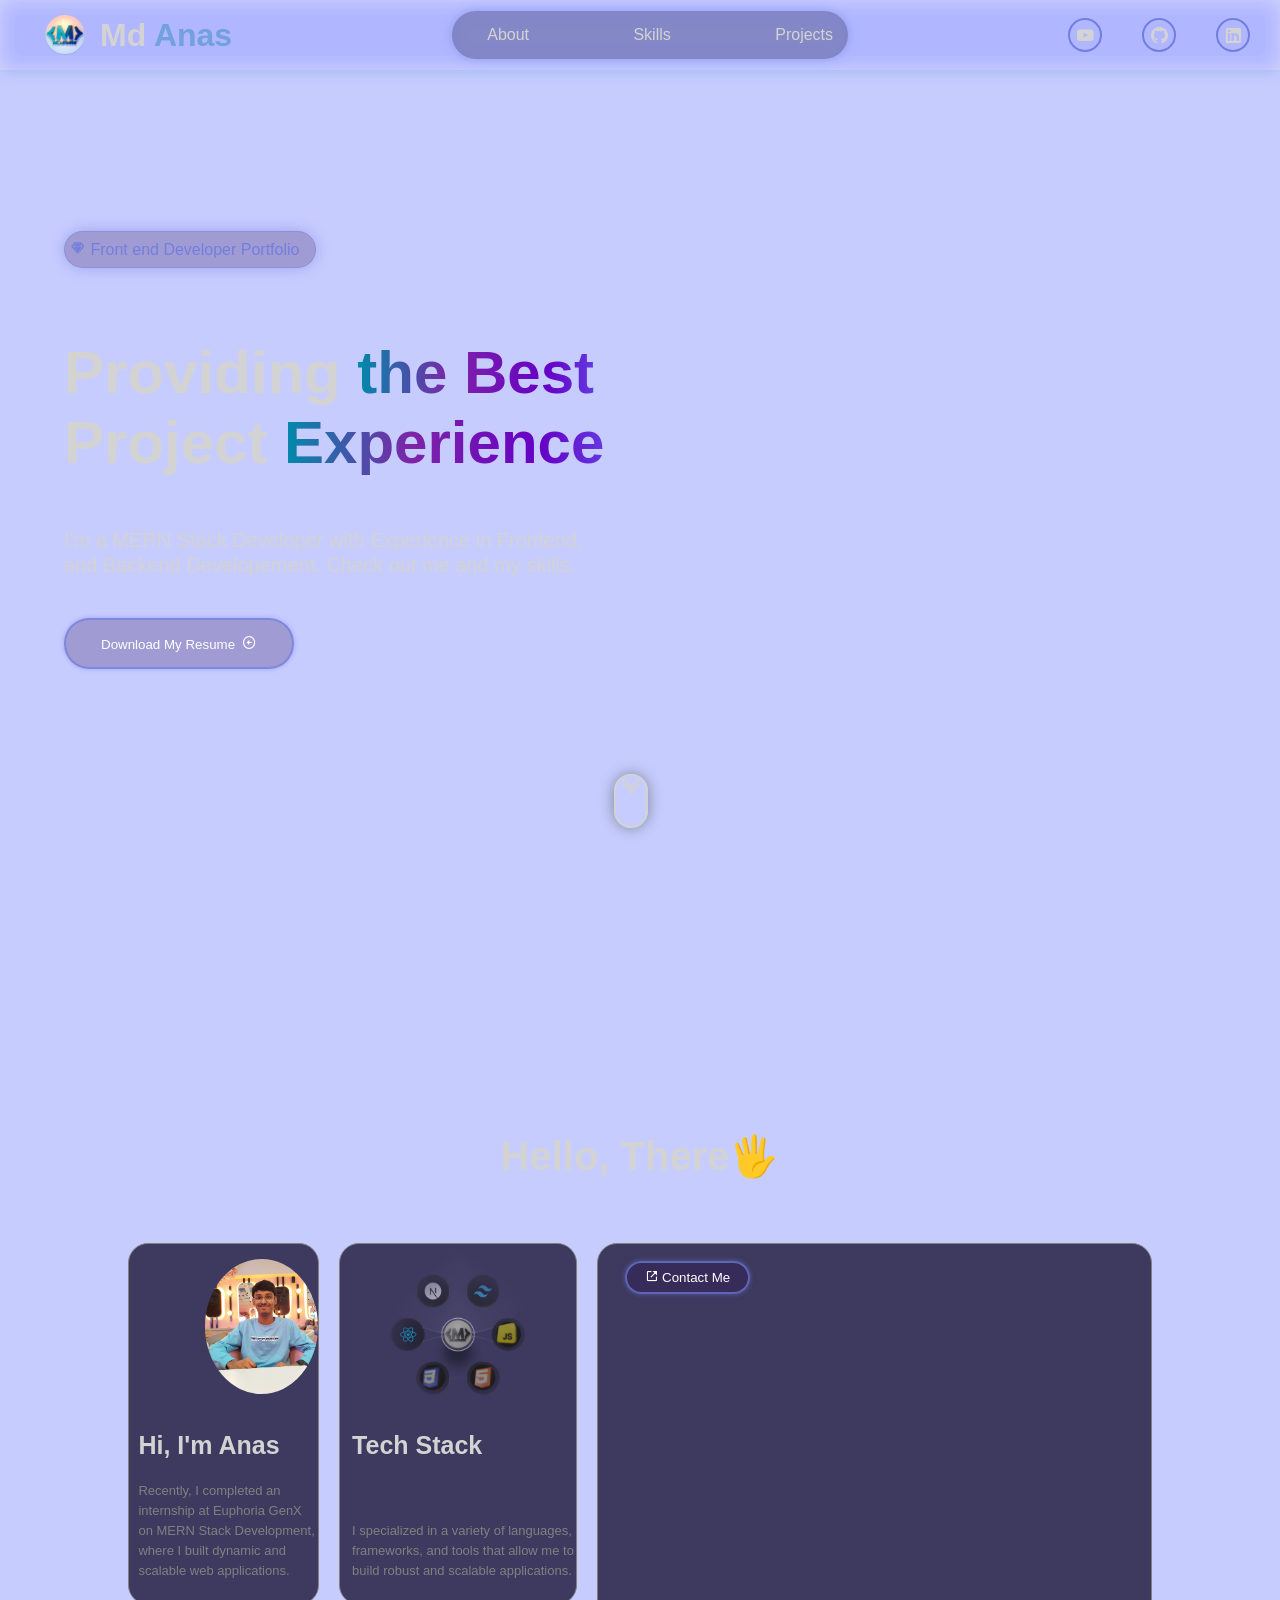
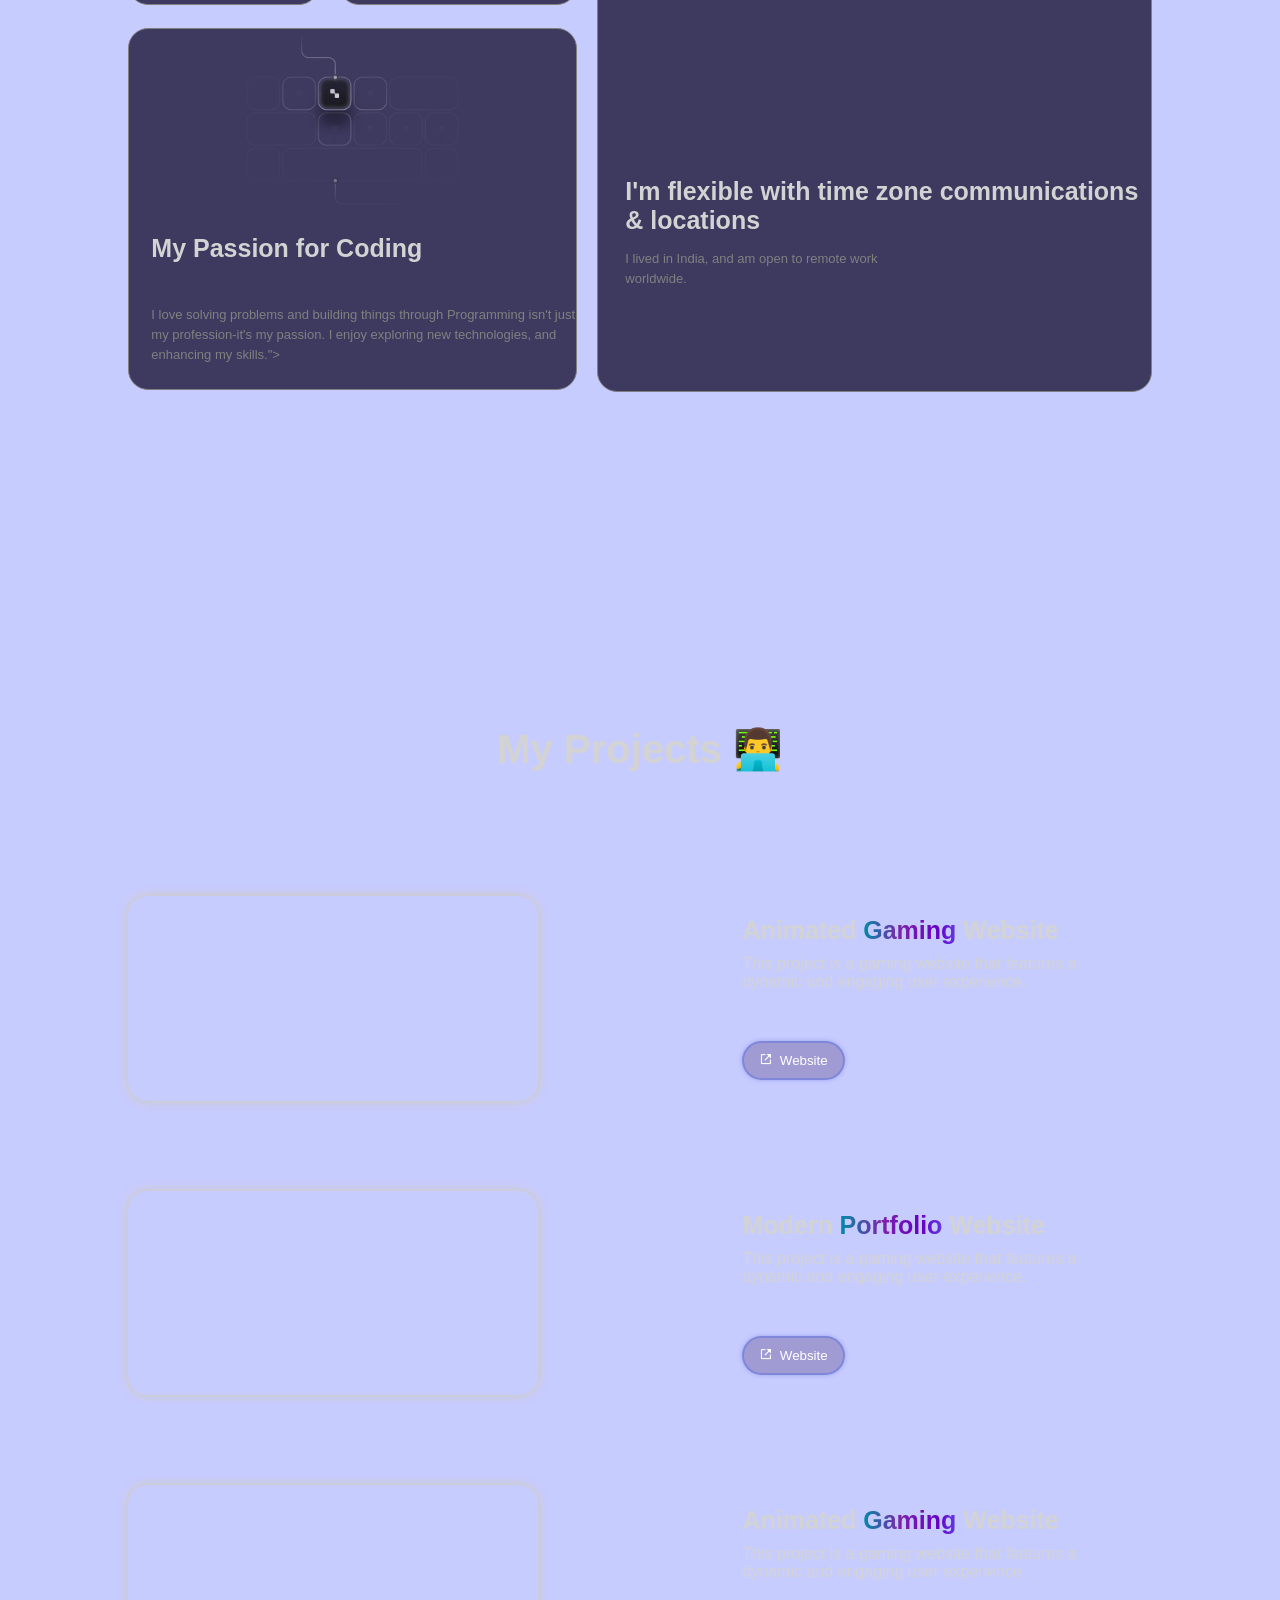
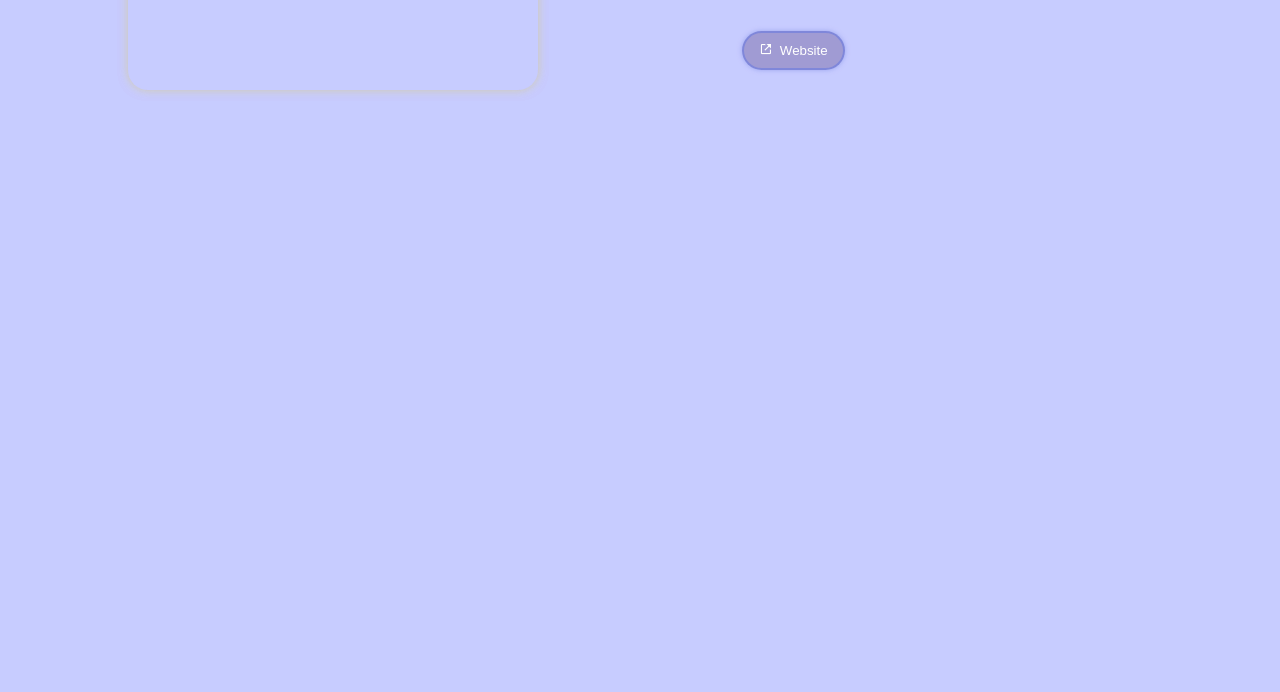
==== videos/index.html @ 4d13b2a7 "Initial commit" ====
<!DOCTYPE html>
<html lang="en">

<head>
 <meta charset="UTF-8">
 <meta name="viewport" content="width=device-width, initial-scale=1.0">
 <title>Md Anas Jawed | Portfolio💻</title>
 <link rel="shortcut icon" href="/favicon-32x32.png" type="image/x-icon">
 <link rel="stylesheet" href="style.css">
 <link href='https://unpkg.com/boxicons@2.1.4/css/boxicons.min.css' rel='stylesheet'>
</head>

<body>
 <div class="container">
  <video class="back-vid" loop autoplay muted plays-inline src="galaxy.mp4" type="video/mp4"></video>

  <header>
   <div class="left">
    <img src="/images/miladicode.png" alt="">
    <h1>Md <span style="color: #72a1de;">Anas </span></h1>
   </div>

   <ul>
    <li><a href="#"></a>About</li>
    <li><a href="#"></a>Skills</li>
    <li><a href="#"></a>Projects</li>
   </ul>

   <div class="box-icons">
    <a href="https://youtube.com/@anaxgaming4772?si=uY5EcadtwFcuNWgz"><i class='bx bxl-youtube'></i></a>
    <a href="https://github.com/modanas"><i class='bx bxl-github'></i></a>
    <a href="https://www.linkedin.com/in/md-anas-jawed-17623b183/"><i class='bx bxl-linkedin-square'></i></a>
   </div>
  </header>

  <div class="blackhole-box">
   <video loop autoplay muted plays-inline src="blackhole.mp4" type="video/mp4"></video>
  </div>

  <section class="hero">
   <div class="hero-info">
    <div class="hero-info-title">
     <i class='bx bxl-sketch'></i>
     Front end Developer Portfolio
    </div>

    <h1>Providing <span class="gradient">the Best</span> Project <span class="gradient">Experience</span></h1>

    <p>I'm a MERN Stack Developer with Experience in Frontend, and Backend Developement. Check out me and my skills.</p>

    <button>Download My Resume &nbsp;<i style="font-size: 15px;" class='bx bx-left-arrow-circle'></i></button>

   </div>

   <div class="hero-vid-box">
    <video autoplay loop muted plays-inline src="hero-video.mp4" type="video/mp4"></video>
   </div>

   <div class="scroll-down">

   </div>
  </section>


  <section class="info-section">
   <h1 class="section-title">Hello, There🖐️</h1>
   <div class="info-cards">

    <div class="card">
     <h1>Hi, I'm Anas</h1>
     <p>Recently, I completed an internship at Euphoria GenX on MERN Stack Development, where I built dynamic and
      scalable web applications.</p>
     <img class="profile" src="/images/Profile.jpeg" alt="card-image">
    </div>

    <div class="card">
     <h1>Tech Stack</h1>
     <p>I specialized in a variety of languages, frameworks, and tools that allow me to build robust and scalable
      applications.</p>
     <img src="/images/grid2.png" alt="card-image">
    </div>

    <div class="card">
     <h1>I'm flexible with time zone communications & locations</h1>
     <p>I lived in India, and am open to remote work worldwide.</p>
     <video autoplay loop muted plays-inline src="glob.mp4" type="video/mp4"></video>
     <button><i class='bx bx-link-external' ></i>&nbsp;Contact Me</button>
    </div>

    <div class="card">
     <h1>My Passion for Coding</h1>
     <p>I love solving problems and building things through Programming isn't just my profession-it's my passion. I
      enjoy exploring new technologies, and enhancing my skills."></p>

     <img src="/images/grid4.png" alt="card-image">
    </div>
   </div>
  </section>

  <!-- Project Section -->
   <section class="my-projects">
    <h1 class="section-title">My Projects 👨‍💻</h1>

    <div class="project-card">
     <div class="project-vidbox">
      <video src="project1.mp4" type="video/mp4"></video>
     </div>

     <div class="project-info">
      <h1>Animated <span class="gradient">Gaming</span> Website</h1>

      <p>This project is a gaming website that features a dynamic and engaging user experience.</p>

      <button><i class='bx bx-link-external' ></i>&nbsp; Website</button>
     </div>

    </div>
    
    <div class="project-card">
     <div class="project-vidbox">
      <video src="project2.mp4" type="video/mp4"></video>
     </div>

     <div class="project-info">
      <h1>Modern <span class="gradient">Portfolio</span> Website</h1>

      <p>This project is a gaming website that features a dynamic and engaging user experience.</p>

      <button><i class='bx bx-link-external' ></i>&nbsp; Website</button>
     </div>

    </div>

    <div class="project-card">
     <div class="project-vidbox">
      <video src="project3.mp4" type="video/mp4"></video>
     </div>

     <div class="project-info">
      <h1>Animated <span class="gradient">Gaming</span> Website</h1>

      <p>This project is a gaming website that features a dynamic and engaging user experience.</p>

      <button><i class='bx bx-link-external' ></i>&nbsp; Website</button>
     </div>

    </div>
   </section>

 </div>

 <script src="script.js"></script>
</body>

</html>
---- videos/style.css ----
body {
	margin: 0;
	padding: 0;
	font-family: Arial, Helvetica, sans-serif;
	color: lightgray;
}
.container {
	position: relative;
	width: 100%;
	height: 100%;
	display: flex;
	flex-direction: column;
	align-items: center;
	gap: 100px;
	background-color: #0017fc38;
}
.back-vid {
	position: fixed;
	right: 0;
	bottom: 0;
	z-index: -1;
	mix-blend-mode: lighten;
}

header {
 display: flex;
 position: absolute;
 top: 0;
 right: 0;
 left: 0;
 align-items: center;
 justify-content: space-between;
 height: 70px;
 background: rgba(255, 255, 255, 0.196);
 backdrop-filter: blur(10px);
 padding: 0 30px;
 box-shadow: 0 0 15px #72a1de8d;
 z-index: 999;
}

.left {
 display: flex;
 align-items: center;
}

.left img {
 width: 40px;
 margin: 0 15px;
}

header ul {
 display: flex;
 justify-content: space-between;
 width: 30%;
 padding: 15px 15px;
 border-radius: 50px;
 background-color: rgba(0, 0, 69, 0.30);
 backdrop-filter: blur(10px);
 box-shadow: 0 0 10px #727fde80;
}
header ul li {
 list-style: none;
	cursor: pointer;
}
header ul li a {
 text-decoration: none;
 color: #fff;
 font-weight: 700;
 margin: 0 10px;
}
.box-icons {
 display: flex;
 gap: 40px;
}

.box-icons a {
 display: flex;
 justify-content: center;
 align-items: center;
 font-size: 20px;
 width: 30px;
 height: 30px;
 border: 2px solid #727fde;
 text-decoration: none;
 color: lightgray;
 border-radius: 50%;
 transition: 0.3s;
}
.box-icons a:hover {
 background-color: #727fde;
 color: black;
 box-shadow: 0 0 15px #727fde;
}
.blackhole-box {
	z-index: -1;
 position : absolute;
	top: 0;
	width : 100%;
	justify-content: center;
	mix-blend-mode: lighten;
}

.blackhole-box video {
	width: 100%;
	margin-top: -23.5%;
}

.hero {
	position: relative;
	display: flex;
	width: 100%;
	height: 100vh;
	align-items: center;
	justify-content: space-between;
}
.hero-info {
	position: absolute;
	left: 5%;
}

.hero-info .hero-info-title {
	color: #727fde;
	padding: 8px 5px;
	border: 1px solid #727fde66;
	width: 240px;
	background-color: #2200493d;
	box-shadow: 0 0 15px #727fde88;
	border-radius: 50px;
}
.hero-info h1 {
	font-size: 60px;
	max-width: 600px;
	font-weight: 700;
	line-height: 70px;
	margin-top: 40px;
	margin-top: 70px;
}
.hero-info p {
 max-width : 550px;
	line-height: 25px;
	margin-bottom: 40px;
	font-size: 20px;
}

.hero-info button {
	color: white;
	padding: 15px 35px;
	border-radius: 25px;
	border: 2px solid #727fdeb4;
	background-color: #2200493d;
	box-shadow: 0 0 5px #727fde86;
	cursor: pointer;
	transition: 0.3s;
}

.hero-info button:hover {
	box-shadow: 0 0 20px #727fde86;
}

/* Gradient Animation */

.gradient {
	background : linear-gradient(to right, #008baa, #7e24a7, #6600c5, #6070fd, #2a46ff, #008ead);
	background-size: 200%;
	background-clip: text;
	-webkit-background-clip: text;
	-webkit-text-fill-color: transparent;
	animation: animate-gradient 2.5s linear infinite;
}
@keyframes animate-gradient {
	to {
		background-position : 200%;
	}
}

.hero-vid-box {
	position: absolute;
	right: 3%;
}

.hero-vid-box video {
	height: 900px;
	mix-blend-mode: lighten;
}

.scroll-down {
	height: 50px;
	width: 30px;
	border: 2px solid lightgray;
	position: absolute;
	left: 48%;
	bottom: 8%;
	border-radius: 50px;
	cursor: pointer;
	box-shadow : 0 0 15px lightslategray;
}

.scroll-down::before,
.scroll-down::after {
	content: "";
	position: absolute;
	top: 20%;
	left: 49%;
	height: 10px;
	width: 10px;
	border: 2px solid lightgray;
	transform: translate(-50%, -100%) rotate(45deg);
	border-top: transparent;
	border-left: transparent;
	animation: scroll-down 2s ease-in-out infinite;
}

.scroll-down::before {
  top: 30%;
		animation-delay: 0.5s;
}

@keyframes scroll-down {
 0% {
		opacity: 0;
	}
	30%, 60% {
   opacity : 1
	}
	100% {
		top: 90%;
		opacity: 0;
	}
}
.info-section {
  display: flex;
		flex-direction: column;
		align-items : center;
		width: 80%;
		margin-top: 100px;
}

.section-title {
	 font-size: 40px;
		font-weight: 700;
}

.info-cards {
	display: grid;
	 grid-template-columns: auto auto auto;
		gap: 20px;
		width: 100%;
		height: 100%;
		margin-top: 30px;
}

.card {
	display: flex;
	align-items: flex-start;
	justify-content: center;
	position: relative;
	width : auto;
	height: 40vh;
	overflow: hidden;
	border: 1px solid gray;
	background-color: #080020b7;
	border-radius: 20px;
	transition: 0.3s;
}
.card .profile {
	padding: 15px 0;
	margin-left: 40%;
	height: 135px;
	width: 135px;
	border-radius: 50%;
}
.card img {
	width: 80%;
	height: 50%;
	object-fit: cover;
}
.card h1 {
	position: absolute;
	margin: 0;
	bottom : 40%;
	left: 5%;
	font-size: 25px;
	z-index : 1;
	color: lightgray;
}

.card p {
	position: absolute;
	bottom: 3%;
	left: 5%;
	z-index: 1;
	max-width: 300px;
	color: gray;
	font-size: 13px;
	line-height: 20px;
}

.card video{
	margin-top: 10%;
	width: 70%;
	height: 50%;
	object-fit: cover;
	mix-blend-mode: lighten;
}

.card button {
	color: white;
	padding: 7px 18px;
	border-radius: 25px;
	border: 2px solid #727fdeb4;
	background-color: #2200493d;
	box-shadow: 0 0 5px #727fde86;
	cursor: pointer;
	transition: 0.3s;
	position: absolute;
	left: 5%;
	margin-top: 3%;
}

.card button:hover {
	box-shadow: 0 0 20px #727fde86;
	opacity: 0.7;
}
.card:hover {
	box-shadow:  0 0 15px lightgrey;
}

.card:nth-child(3) {
 grid-row : span 2;
	height: 83vh;
}
.card:nth-child(3) p {
	bottom: 12%;
}
.card:nth-child(3) h1 {
	bottom: 21%;
}

.card:nth-child(4) {
	grid-column: span 2;
}
.card:nth-child(4) p {
	max-width: 650px;
}
.card:nth-child(4) h1 {
	bottom: 35%;
}

/* My Projects */

.my-projects {
	display: flex;
	flex-direction: column;
	gap: 10%;
	align-items: center;
	width: 80%;
	height: 100vh;
	margin-top: 200px;
	margin-bottom: 700px;
}

.project-card {
	display: flex;
	width: 100%;
	height: 40%;
	align-items: center;
	gap: 10%;
	justify-content: center;
}

.project-vidbox {
	display: flex;
	align-items: center;
	justify-content: center;
	width: 50%;
	position: relative;
	cursor: pointer;
	min-width: 400px;
	transition: 0.5s;
	mix-blend-mode: difference;
}

.project-vidbox video {
	object-fit: cover;
	width: 100%;
	box-shadow: 0 0 10px lightgray;
	border-radius: 20px;
	transition: 0.5s;
	mix-blend-mode: exclusion;
}

.project-vidbox video:hover {
	box-shadow: 0 0 20px lightgray;
}
.project-info {
	display: flex;
	flex-direction: column;
	align-items: start;
	justify-content: center;
	width: 50%;
	padding-left: 10%;
}

.project-info h1 {
	width: 90%;
	font-size: 25px;
	font-weight: bold;
	text-wrap: nowrap;
	margin-bottom: 10px;
	margin-top: 0;
 max-width : 450px;
}

.project-info p {
	width: 90%;
	max-width: 400px;
	margin-bottom: 50px;
	margin-top: 0;
}

.project-info button {
	color: white;
	padding: 10px 15px;
	border-radius: 25px;
	border: 2px solid #727fdeb4;
	background-color: #2200493d;
	box-shadow: 0 0 5px #727fde86;
	cursor: pointer;
	transition: 0.3s;
}

.project-info button:hover {
	box-shadow: 0 0 20px #727fde86;
	opacity: 0.7;
}









@media (max-aspect-ratio: 16/9) {
	.back-vid {
		width: auto;
		height: 100%;
	}
}
@media (min-aspect-ratio: 16/9) {
	.back-vid {
		width: 100%;
		height: auto;
	}
}
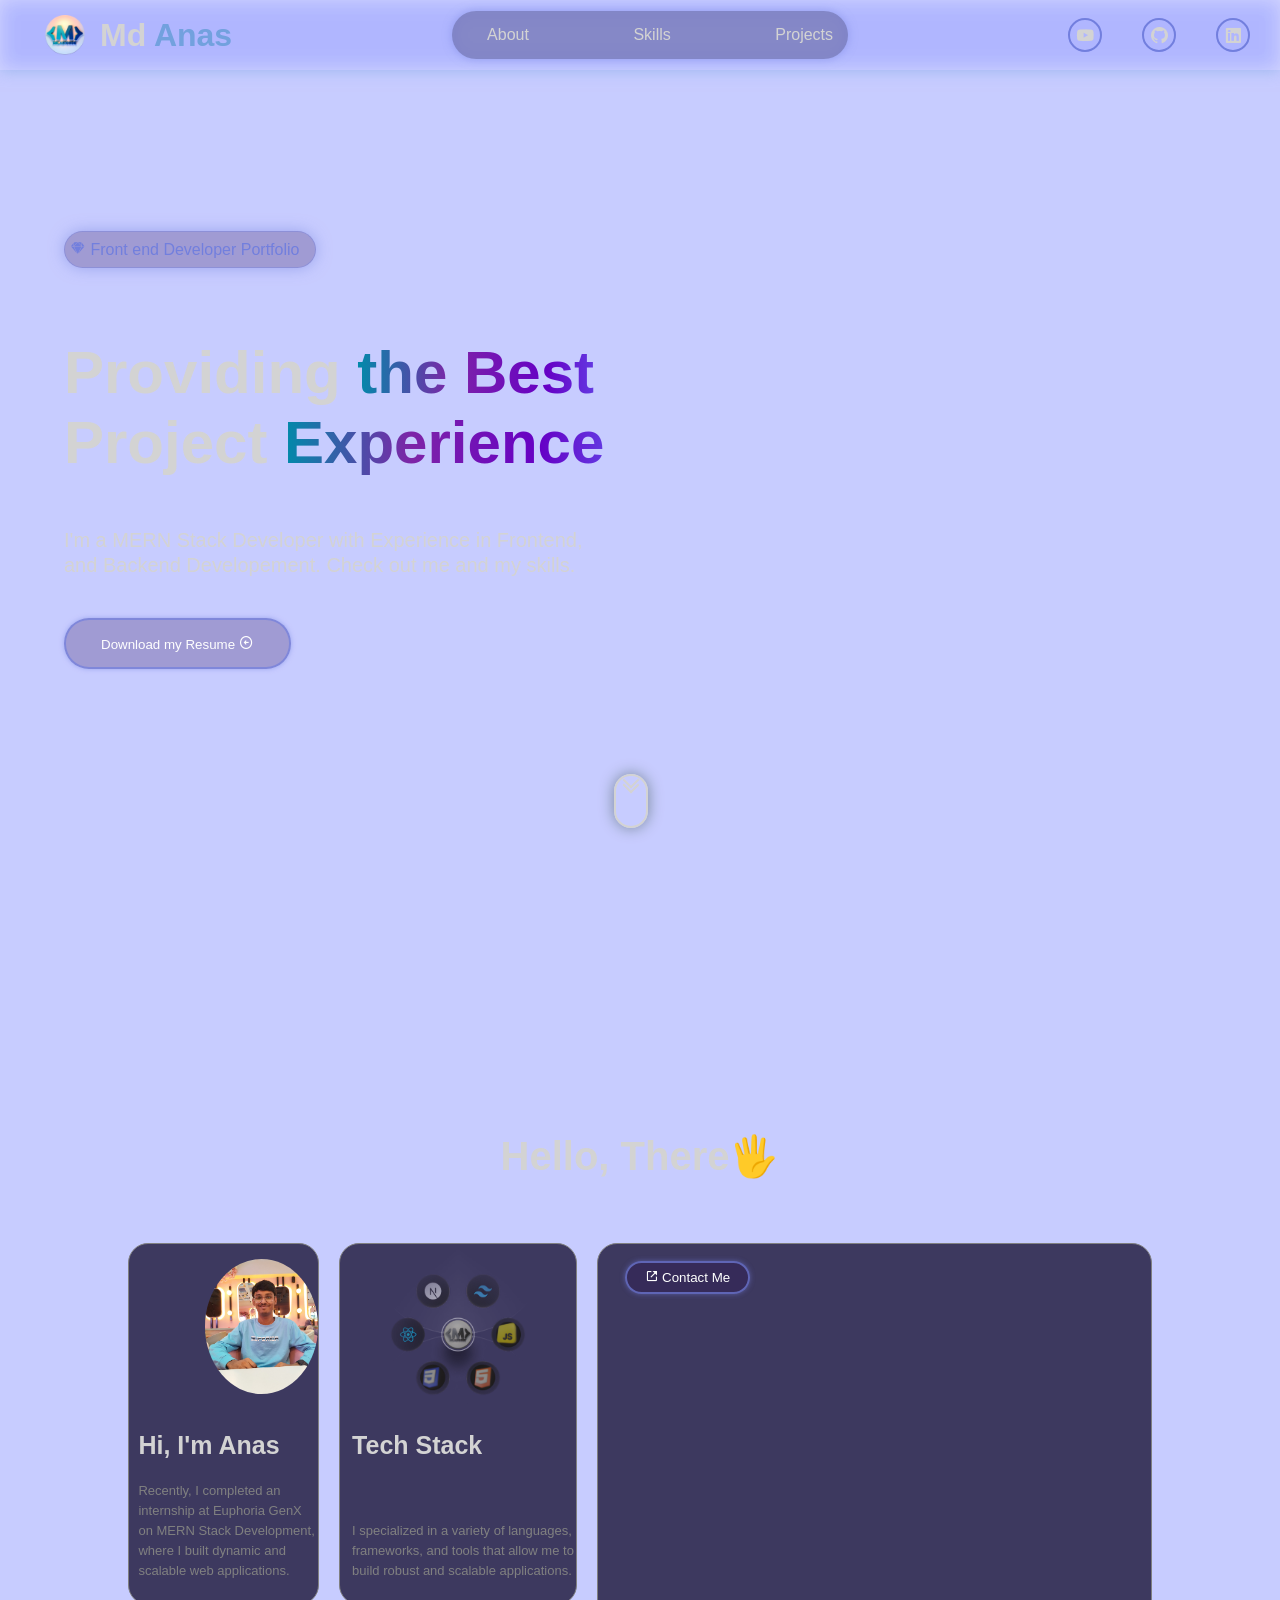
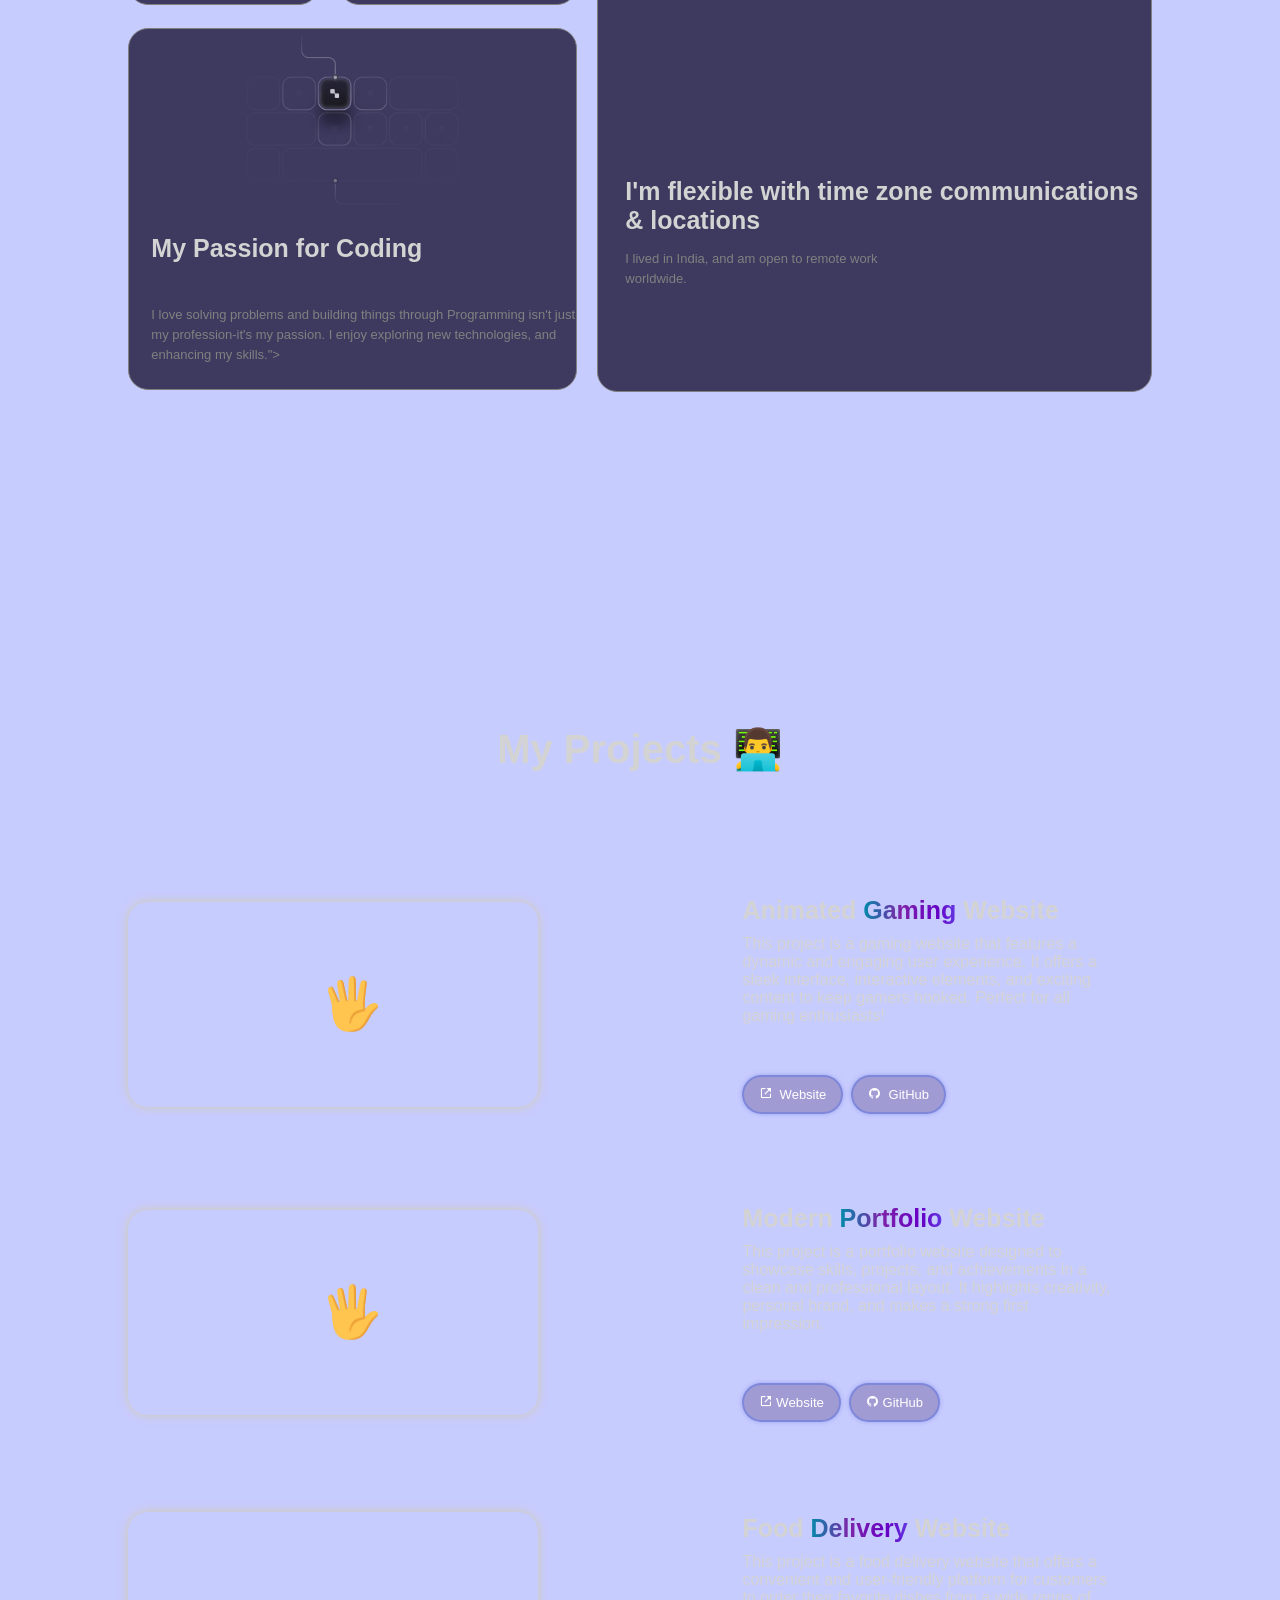
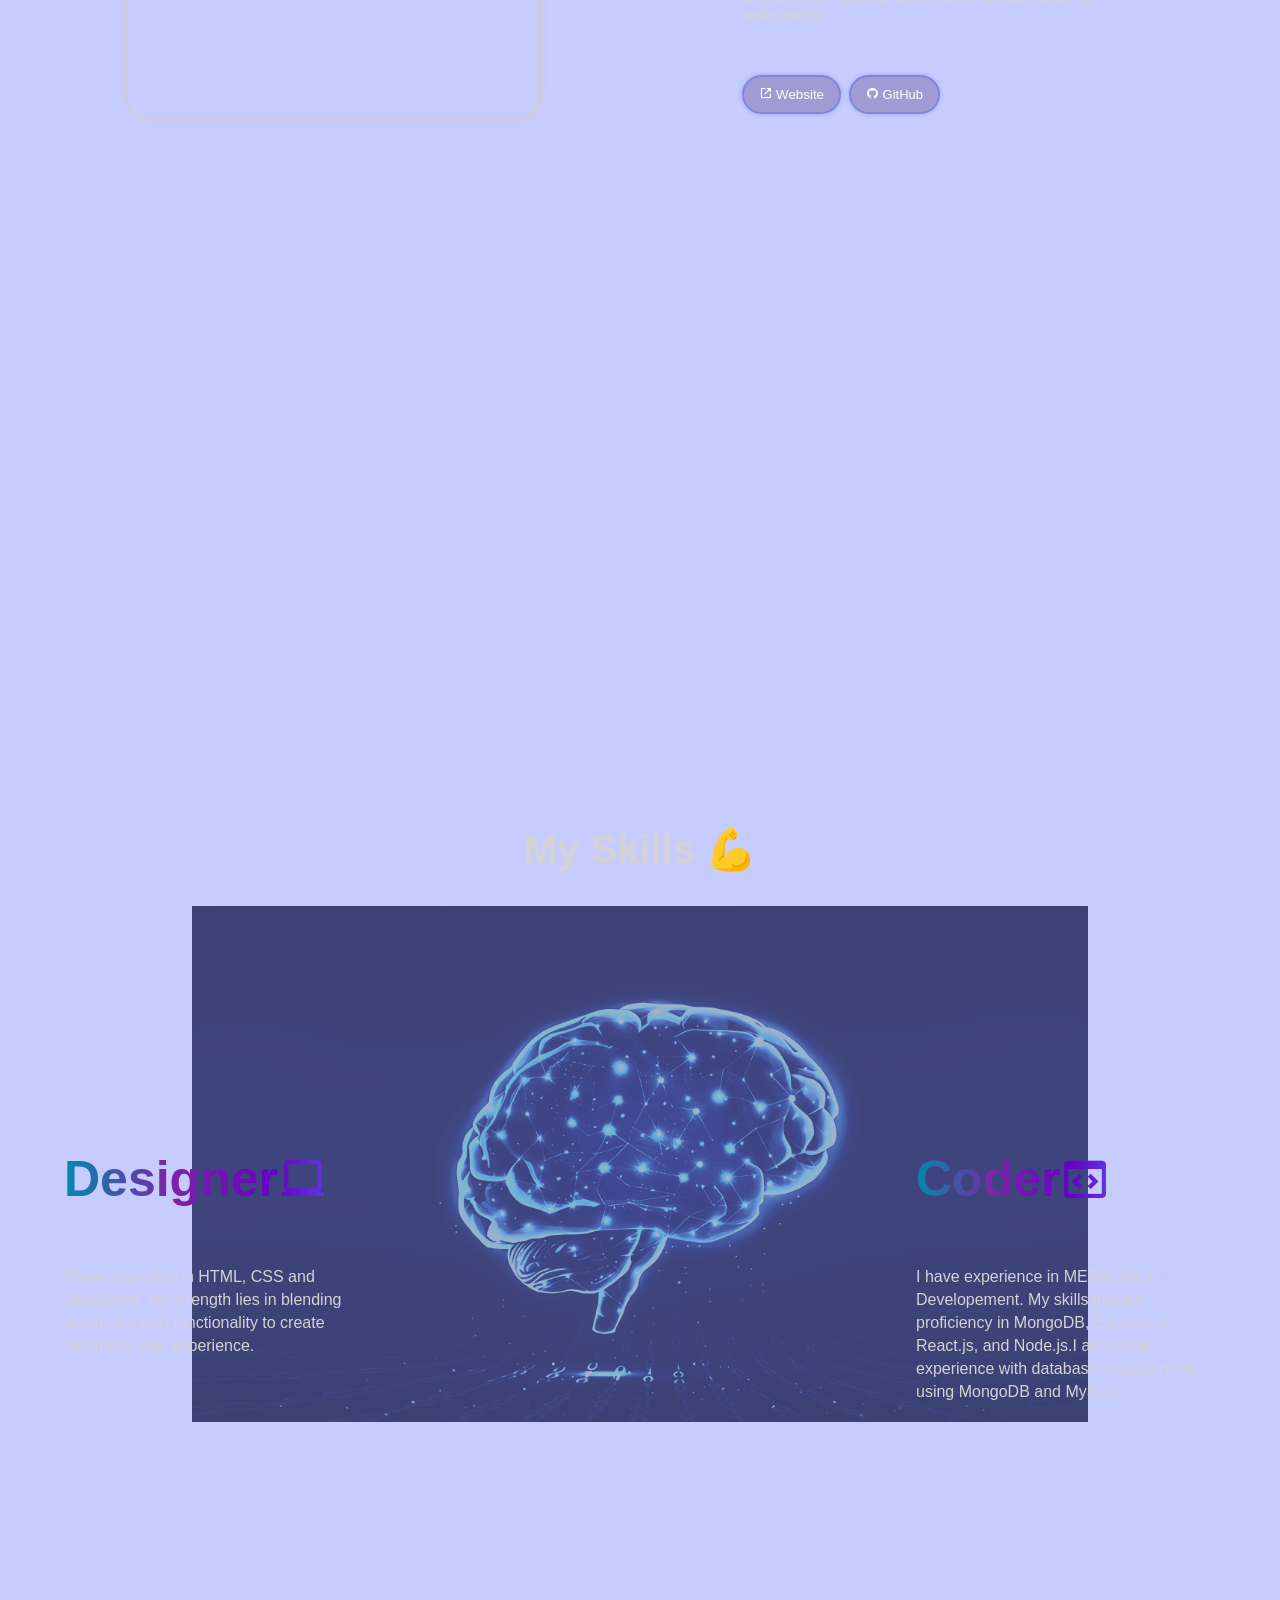
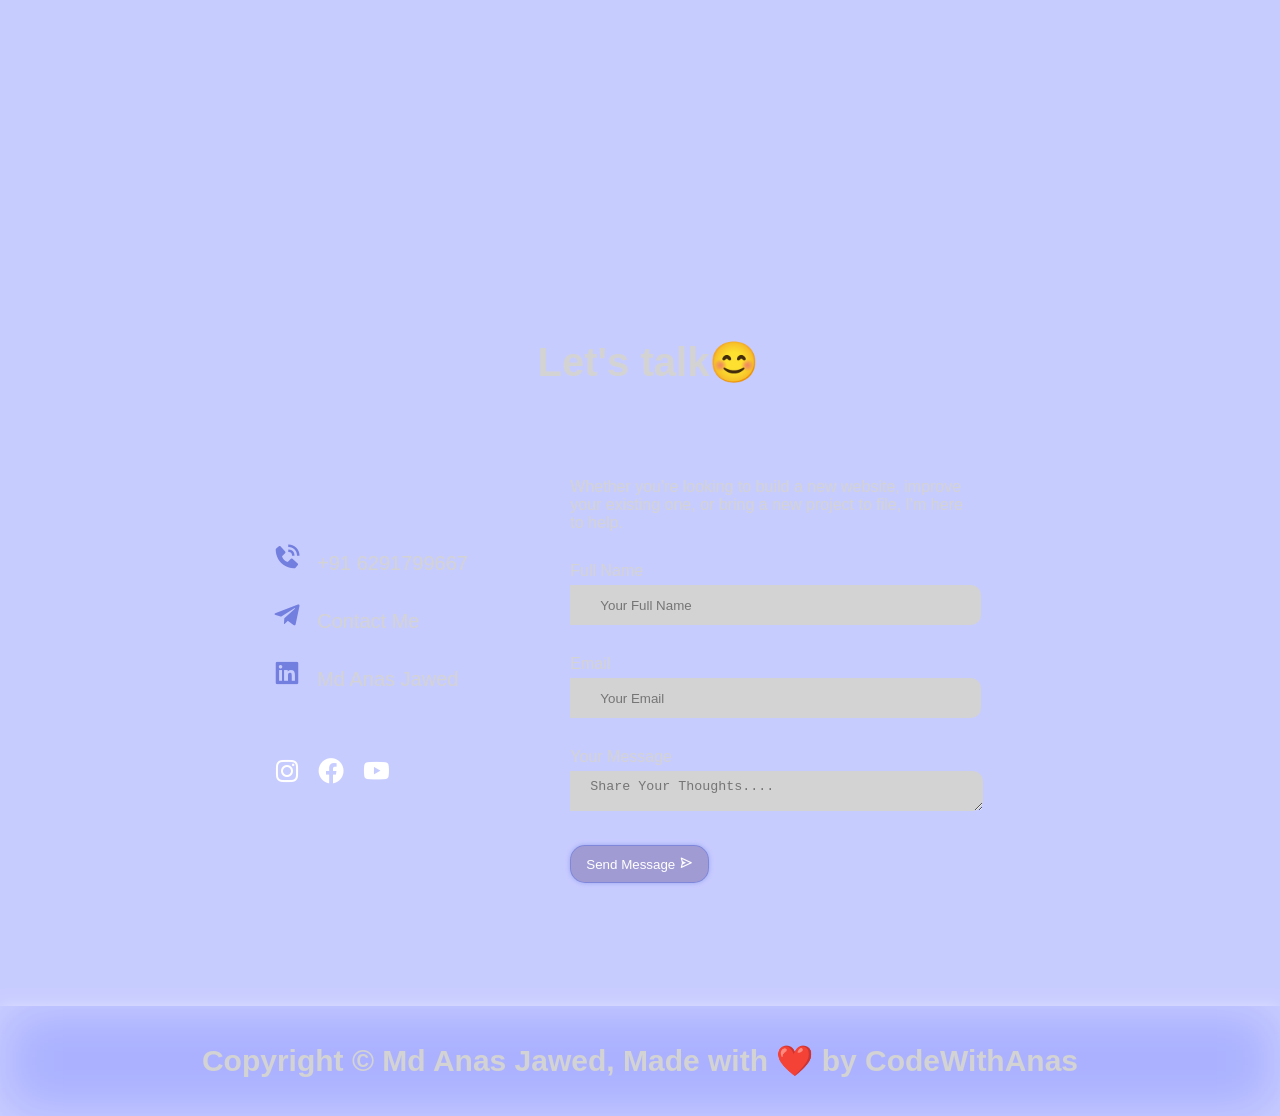
==== commit 4c3639af: "Final commit" ====
--- a/videos/index.html
+++ b/videos/index.html
@@ -2,154 +2,303 @@
 <html lang="en">
 
 <head>
- <meta charset="UTF-8">
- <meta name="viewport" content="width=device-width, initial-scale=1.0">
- <title>Md Anas Jawed | Portfolio💻</title>
- <link rel="shortcut icon" href="/favicon-32x32.png" type="image/x-icon">
- <link rel="stylesheet" href="style.css">
- <link href='https://unpkg.com/boxicons@2.1.4/css/boxicons.min.css' rel='stylesheet'>
+  <meta charset="UTF-8">
+  <meta name="viewport" content="width=device-width, initial-scale=1.0">
+  <title>Md Anas Jawed | Portfolio💻</title>
+  <link rel="shortcut icon" href="/favicon-32x32.png" type="image/x-icon">
+  <link rel="stylesheet" href="style.css">
+  <link href='https://unpkg.com/boxicons@2.1.4/css/boxicons.min.css' rel='stylesheet'>
 </head>
 
 <body>
- <div class="container">
-  <video class="back-vid" loop autoplay muted plays-inline src="galaxy.mp4" type="video/mp4"></video>
-
-  <header>
-   <div class="left">
-    <img src="/images/miladicode.png" alt="">
-    <h1>Md <span style="color: #72a1de;">Anas </span></h1>
-   </div>
-
-   <ul>
-    <li><a href="#"></a>About</li>
-    <li><a href="#"></a>Skills</li>
-    <li><a href="#"></a>Projects</li>
-   </ul>
-
-   <div class="box-icons">
-    <a href="https://youtube.com/@anaxgaming4772?si=uY5EcadtwFcuNWgz"><i class='bx bxl-youtube'></i></a>
-    <a href="https://github.com/modanas"><i class='bx bxl-github'></i></a>
-    <a href="https://www.linkedin.com/in/md-anas-jawed-17623b183/"><i class='bx bxl-linkedin-square'></i></a>
-   </div>
-  </header>
-
-  <div class="blackhole-box">
-   <video loop autoplay muted plays-inline src="blackhole.mp4" type="video/mp4"></video>
+  <div class="container">
+    <video class="back-vid" loop autoplay muted plays-inline src="galaxy.mp4" type="video/mp4"></video>
+
+    <header>
+      <div class="left">
+        <img src="/images/miladicode.png" alt="">
+        <h1>Md <span style="color: #72a1de;">Anas </span></h1>
+      </div>
+
+      <ul>
+        <li><a href="#"></a>About</li>
+        <li><a href="#"></a>Skills</li>
+        <li><a href="#"></a>Projects</li>
+      </ul>
+
+      <div class="box-icons">
+        <a href="https://youtube.com/@anaxgaming4772?si=uY5EcadtwFcuNWgz"><i class='bx bxl-youtube'></i></a>
+        <a href="https://github.com/modanas"><i class='bx bxl-github'></i></a>
+        <a href="https://www.linkedin.com/in/md-anas-jawed-17623b183/"><i class='bx bxl-linkedin-square'></i></a>
+      </div>
+
+      <div class="menu-icon">
+        <i class='bx bx-menu'></i>
+      </div>
+
+    </header>
+
+    <div class="sidebar">
+      <div class="close-icons">
+        <i class='bx bx-x'></i>
+      </div>
+
+      <ul>
+        <li><a href="#"></a>Home</li>
+        <li><a href="#"></a>About</li>
+        <li><a href="#"></a>Skills</li>
+        <li><a href="#"></a>Projects</li>
+        <li><a href="#"></a>Contact</li>
+      </ul>
+
+      <div class="social-icons">
+        <a href="https://youtube.com/@anaxgaming4772?si=uY5EcadtwFcuNWgz"><i class='bx bxl-youtube'></i></a>
+        <a href="https://github.com/modanas"><i class='bx bxl-github'></i></a>
+        <a href="https://www.linkedin.com/in/md-anas-jawed-17623b183/"><i class='bx bxl-linkedin-square'></i></a>
+      </div>
+
+    </div>
+
+    <div class="blackhole-box">
+      <video loop autoplay muted plays-inline src="blackhole.mp4" type="video/mp4"></video>
+    </div>
+
+    <section class="hero">
+      <div class="hero-info autoBlur">
+        <div class="hero-info-title">
+          <i class='bx bxl-sketch'></i>
+          Front end Developer Portfolio
+        </div>
+
+        <h1>Providing <span class="gradient">the Best</span> Project <span class="gradient">Experience</span></h1>
+
+        <p>I'm a MERN Stack Developer with Experience in Frontend, and Backend Developement. Check out me and my skills.
+        </p>
+
+        <button>Download my Resume&nbsp;<i style="font-size: 15px;" class='bx bx-left-arrow-circle'></i></button>
+
+      </div>
+
+      <div class="hero-vid-box">
+        <video class="autoBlur" autoplay loop muted plays-inline src="hero-video.mp4" type="video/mp4"></video>
+      </div>
+
+      <div class="scroll-down">
+
+      </div>
+    </section>
+
+
+    <section class="info-section">
+      <h1 class="section-title autoDisplay">Hello, There🖐️</h1>
+      <div class="info-cards">
+
+        <div class="card">
+          <h1>Hi, I'm Anas</h1>
+          <p>Recently, I completed an internship at Euphoria GenX on MERN Stack Development, where I built dynamic and
+            scalable web applications.</p>
+          <img class="profile" src="/images/Profile.jpeg" alt="card-image">
+        </div>
+
+        <div class="card">
+          <h1>Tech Stack</h1>
+          <p>I specialized in a variety of languages, frameworks, and tools that allow me to build robust and scalable
+            applications.</p>
+          <img src="/images/grid2.png" alt="card-image">
+        </div>
+
+        <div class="card">
+          <h1>I'm flexible with time zone communications & locations</h1>
+          <p>I lived in India, and am open to remote work worldwide.</p>
+          <video autoplay loop muted plays-inline src="glob.mp4" type="video/mp4"></video>
+          <button><i class='bx bx-link-external'></i>&nbsp;Contact Me</button>
+        </div>
+
+        <div class="card">
+          <h1>My Passion for Coding</h1>
+          <p>I love solving problems and building things through Programming isn't just my profession-it's my passion. I
+            enjoy exploring new technologies, and enhancing my skills."></p>
+
+          <img src="/images/grid4.png" alt="card-image">
+        </div>
+      </div>
+    </section>
+
+    <!-- Project Section -->
+    <section class="my-projects">
+      <h1 class="section-title autoDisplay">My Projects 👨‍💻</h1>
+
+
+      <!-- Card 1 -->
+      <div class="project-card">
+        <div class="project-vidbox autoBlur">
+          <video autoplay loop muted play-inline id="projectVideo1" src="project1.mp4" type="video/mp4"></video>
+          <div class="hover-sign"></div>
+        </div>
+
+        <div class="project-info fadeInRight">
+          <h1>Animated <span class="gradient">Gaming</span> Website</h1>
+
+          <p>This project is a gaming website that features a dynamic and engaging user experience. It offers a sleek
+            interface, interactive elements, and exciting content to keep gamers hooked. Perfect for all gaming
+            enthusiasts!</p>
+
+          <div class="button">
+            <button><a style="text-decoration: none; color: white;" href="https://awwwardds.netlify.app/"><i
+              class='bx bx-link-external'></i>&nbsp; Website</a></button>
+
+            <button><a href="https://github.com/modanas/Awwwards"><i class='bx bxl-github' ></i>&nbsp; GitHub</a></button>
+          </div>
+        </div>
+
+      </div>
+
+      <!-- Card 2 -->
+      <div class="project-card">
+        <div class="project-vidbox autoBlur">
+          <video autoplay loop muted play-inline id="projectVideo2" src="project2.mp4" type="video/mp4"></video>
+          <div class="hover-sign"></div>
+        </div>
+
+        <div class="project-info fadeInRight">
+          <h1>Modern <span class="gradient">Portfolio</span> Website</h1>
+
+          <p>This project is a portfolio website designed to showcase skills, projects, and achievements in a clean and
+            professional layout. It highlights creativity, personal brand, and makes a strong first impression.</p>
+
+          <div class="button">
+            <button><i class='bx bx-link-external'></i> Website</button>
+
+            <button><a href="https://github.com/modanas/Modern-Portfolio-Website"><i class='bx bxl-github' ></i>&nbsp;GitHub</a></button>
+          </div>
+        </div>
+
+      </div>
+
+      <!-- Card 3 -->
+      <div class="project-card">
+        <div class="project-vidbox autoBlur">
+          <video autoplay loop muted play-inline id="projectVideo3" src="proj3.mp4" type="video/mp4"></video>
+        </div>
+
+        <div class="project-info fadeInRight">
+          <h1>Food <span class="gradient">Delivery</span> Website</h1>
+
+          <p>This project is a food delivery website that offers a convenient and user-friendly platform for customers
+            to order their favorite dishes from a wide range of restaurants.</p>
+
+          <div class="button">
+            <button><i class='bx bx-link-external'></i>&nbsp;Website</button>
+
+            <button><a href="https://github.com/modanas/Food-Delivery-FullStack"><i class='bx bxl-github' ></i>&nbsp;GitHub</a></button>
+          </div>
+        </div>
+
+      </div>
+    </section>
+
+
+    <!-- Skills -->
+    <section class="skills-section">
+      <h1 class="section-title autoDisplay">My Skills 💪</h1>
+
+      <div class="skills-box">
+        <img class="skills-image" src="/images/digital brain.png" alt="">
+
+        <div class="designer autoDisplay">
+          <h1 class="gradient">Designer <i class='bx bx-laptop'></i></h1>
+          <p>I have expertise in HTML, CSS and JavaScript. My strength lies in blending aesthetics with functionality to
+            create seamless user experience.</p>
+        </div>
+
+        <div class="coder autoDisplay">
+          <h1 class="gradient">Coder <i class='bx bx-code-block'></i></h1>
+          <p>I have experience in MERN Stack Developement. My skills include proficiency in MongoDB, Express.js,
+            React.js, and Node.js.I also have experience with database management using MongoDB and MySQL.</p>
+        </div>
+
+        <div class="slider" reverse="true" style="--width: 100px; --height: 100px; --quantity : 10; ">
+
+          <div class="list">
+            <div class="item" style="--position: 1;">
+              <img src="/images/1.png" alt="slider-image">
+            </div>
+            <div class="item" style="--position: 2;">
+              <img src="/images/2.png" alt="slider-image">
+            </div>
+            <div class="item" style="--position: 3;">
+              <img src="/images/3.png" alt="slider-image">
+            </div>
+            <div class="item" style="--position: 4;">
+              <img src="/images/4.jpeg" alt="slider-image">
+            </div>
+            <div class="item" style="--position: 5;">
+              <img src="/images/5.jpeg" alt="slider-image">
+            </div>
+            <div class="item" style="--position: 6;">
+              <img src="/images/6.png" alt="slider-image">
+            </div>
+            <div class="item" style="--position: 7;">
+              <img src="/images/7.png" alt="slider-image">
+            </div>
+            <div class="item" style="--position: 8;">
+              <img src="/images/8.jpeg" alt="slider-image">
+            </div>
+            <div class="item" style="--position: 9;">
+              <img src="/images/9.webp" alt="slider-image">
+            </div>
+            <div class="item" style="--position: 10;">
+              <img src="/images/10.jpeg" alt="slider-image">
+            </div>
+          </div>
+
+        </div>
+
+      </div>
+    </section>
+
+    <!-- Contact -->
+    <section class="contact-section">
+      <h1 class="section-title autoDisplay">Let's talk😊</h1>
+
+      <div class="social-box autoBlur">
+        <a href=""><i class="bx bxs-phone-call"></i> +91 6291799667</a>
+        <a href=""><i class="bx bxl-telegram"></i> Contact Me</a>
+        <a href=""><i class="bx bxl-linkedin-square"></i> Md Anas Jawed</a>
+
+        <div class="social-icons">
+          <a href="https://www.instagram.com/_md.anas.jawed_?igsh=eGNnbnRweDF0ODI4"><i class="bx bxl-instagram"></i></a>
+
+          <a href="https://www.facebook.com/profile.php?id=100029577876465&mibextid=ZbWKwL"><i class="bx bxl-facebook-circle"></i></a>
+
+          <a href="https://youtube.com/@anaxgaming4772?si=uY5EcadtwFcuNWgz"><i class="bx bxl-youtube"></i></a>
+        </div>
+      </div>
+
+      <div class="contact-box autoBlur">
+        <p>Whether you're looking to build a new website, improve your existing one, or bring a new project to file, I'm
+          here to help.</p>
+
+        <p>Full Name</p>
+        <input type="text" placeholder="Your Full Name">
+
+        <p>Email</p>
+        <input type="email" placeholder="Your Email">
+
+        <p>Your Message</p>
+        <textarea rows="9" cols="30" placeholder="Share Your Thoughts...."></textarea>
+
+        <button>Send Message <i class="bx bx-send"></i></button>
+
+      </div>
+    </section>
+
+    <footer>
+      <h1>Copyright © Md Anas Jawed, Made with ❤️ by CodeWithAnas</h1>
+    </footer>
   </div>
 
-  <section class="hero">
-   <div class="hero-info">
-    <div class="hero-info-title">
-     <i class='bx bxl-sketch'></i>
-     Front end Developer Portfolio
-    </div>
-
-    <h1>Providing <span class="gradient">the Best</span> Project <span class="gradient">Experience</span></h1>
-
-    <p>I'm a MERN Stack Developer with Experience in Frontend, and Backend Developement. Check out me and my skills.</p>
-
-    <button>Download My Resume &nbsp;<i style="font-size: 15px;" class='bx bx-left-arrow-circle'></i></button>
-
-   </div>
-
-   <div class="hero-vid-box">
-    <video autoplay loop muted plays-inline src="hero-video.mp4" type="video/mp4"></video>
-   </div>
-
-   <div class="scroll-down">
-
-   </div>
-  </section>
-
-
-  <section class="info-section">
-   <h1 class="section-title">Hello, There🖐️</h1>
-   <div class="info-cards">
-
-    <div class="card">
-     <h1>Hi, I'm Anas</h1>
-     <p>Recently, I completed an internship at Euphoria GenX on MERN Stack Development, where I built dynamic and
-      scalable web applications.</p>
-     <img class="profile" src="/images/Profile.jpeg" alt="card-image">
-    </div>
-
-    <div class="card">
-     <h1>Tech Stack</h1>
-     <p>I specialized in a variety of languages, frameworks, and tools that allow me to build robust and scalable
-      applications.</p>
-     <img src="/images/grid2.png" alt="card-image">
-    </div>
-
-    <div class="card">
-     <h1>I'm flexible with time zone communications & locations</h1>
-     <p>I lived in India, and am open to remote work worldwide.</p>
-     <video autoplay loop muted plays-inline src="glob.mp4" type="video/mp4"></video>
-     <button><i class='bx bx-link-external' ></i>&nbsp;Contact Me</button>
-    </div>
-
-    <div class="card">
-     <h1>My Passion for Coding</h1>
-     <p>I love solving problems and building things through Programming isn't just my profession-it's my passion. I
-      enjoy exploring new technologies, and enhancing my skills."></p>
-
-     <img src="/images/grid4.png" alt="card-image">
-    </div>
-   </div>
-  </section>
-
-  <!-- Project Section -->
-   <section class="my-projects">
-    <h1 class="section-title">My Projects 👨‍💻</h1>
-
-    <div class="project-card">
-     <div class="project-vidbox">
-      <video src="project1.mp4" type="video/mp4"></video>
-     </div>
-
-     <div class="project-info">
-      <h1>Animated <span class="gradient">Gaming</span> Website</h1>
-
-      <p>This project is a gaming website that features a dynamic and engaging user experience.</p>
-
-      <button><i class='bx bx-link-external' ></i>&nbsp; Website</button>
-     </div>
-
-    </div>
-    
-    <div class="project-card">
-     <div class="project-vidbox">
-      <video src="project2.mp4" type="video/mp4"></video>
-     </div>
-
-     <div class="project-info">
-      <h1>Modern <span class="gradient">Portfolio</span> Website</h1>
-
-      <p>This project is a gaming website that features a dynamic and engaging user experience.</p>
-
-      <button><i class='bx bx-link-external' ></i>&nbsp; Website</button>
-     </div>
-
-    </div>
-
-    <div class="project-card">
-     <div class="project-vidbox">
-      <video src="project3.mp4" type="video/mp4"></video>
-     </div>
-
-     <div class="project-info">
-      <h1>Animated <span class="gradient">Gaming</span> Website</h1>
-
-      <p>This project is a gaming website that features a dynamic and engaging user experience.</p>
-
-      <button><i class='bx bx-link-external' ></i>&nbsp; Website</button>
-     </div>
-
-    </div>
-   </section>
-
- </div>
-
- <script src="script.js"></script>
+  <script src="app.js"></script>
 </body>
 
 </html>
--- a/videos/style.css
+++ b/videos/style.css
@@ -4,6 +4,11 @@
 	font-family: Arial, Helvetica, sans-serif;
 	color: lightgray;
 }
+
+html {
+	scroll-behavior: smooth;
+}
+
 .container {
 	position: relative;
 	width: 100%;
@@ -23,79 +28,80 @@
 }
 
 header {
- display: flex;
- position: absolute;
- top: 0;
- right: 0;
- left: 0;
- align-items: center;
- justify-content: space-between;
- height: 70px;
- background: rgba(255, 255, 255, 0.196);
- backdrop-filter: blur(10px);
- padding: 0 30px;
- box-shadow: 0 0 15px #72a1de8d;
- z-index: 999;
+	display: flex;
+	position: absolute;
+	top: 0;
+	right: 0;
+	left: 0;
+	align-items: center;
+	justify-content: space-between;
+	height: 70px;
+	background: rgba(255, 255, 255, 0.196);
+	backdrop-filter: blur(10px);
+	padding: 0 30px;
+	box-shadow: 0 0 15px #72a1de8d;
+	z-index: 999;
 }
 
 .left {
- display: flex;
- align-items: center;
+	display: flex;
+	align-items: center;
 }
 
 .left img {
- width: 40px;
- margin: 0 15px;
+	width: 40px;
+	margin: 0 15px;
 }
 
 header ul {
- display: flex;
- justify-content: space-between;
- width: 30%;
- padding: 15px 15px;
- border-radius: 50px;
- background-color: rgba(0, 0, 69, 0.30);
- backdrop-filter: blur(10px);
- box-shadow: 0 0 10px #727fde80;
+	display: flex;
+	justify-content: space-between;
+	width: 30%;
+	padding: 15px 15px;
+	border-radius: 50px;
+	background-color: rgba(0, 0, 69, 0.3);
+	backdrop-filter: blur(10px);
+	box-shadow: 0 0 10px #727fde80;
 }
 header ul li {
- list-style: none;
+	list-style: none;
 	cursor: pointer;
 }
 header ul li a {
- text-decoration: none;
- color: #fff;
- font-weight: 700;
- margin: 0 10px;
+	text-decoration: none;
+	color: #fff;
+	font-weight: 700;
+	margin: 0 10px;
 }
 .box-icons {
- display: flex;
- gap: 40px;
+	display: flex;
+	gap: 40px;
 }
 
 .box-icons a {
- display: flex;
- justify-content: center;
- align-items: center;
- font-size: 20px;
- width: 30px;
- height: 30px;
- border: 2px solid #727fde;
- text-decoration: none;
- color: lightgray;
- border-radius: 50%;
- transition: 0.3s;
+	display: flex;
+	justify-content: center;
+	align-items: center;
+	font-size: 20px;
+	width: 30px;
+	height: 30px;
+	border: 2px solid #727fde;
+	text-decoration: none;
+	color: lightgray;
+	border-radius: 50%;
+	transition: 0.3s;
 }
 .box-icons a:hover {
- background-color: #727fde;
- color: black;
- box-shadow: 0 0 15px #727fde;
-}
+	background-color: #727fde;
+	color: black;
+	box-shadow: 0 0 15px #727fde;
+}
+
 .blackhole-box {
 	z-index: -1;
- position : absolute;
+	position: absolute;
 	top: 0;
-	width : 100%;
+	width: 100%;
 	justify-content: center;
 	mix-blend-mode: lighten;
 }
@@ -136,7 +142,7 @@
 	margin-top: 70px;
 }
 .hero-info p {
- max-width : 550px;
+	max-width: 550px;
 	line-height: 25px;
 	margin-bottom: 40px;
 	font-size: 20px;
@@ -160,7 +166,15 @@
 /* Gradient Animation */
 
 .gradient {
-	background : linear-gradient(to right, #008baa, #7e24a7, #6600c5, #6070fd, #2a46ff, #008ead);
+	background: linear-gradient(
+		to right,
+		#008baa,
+		#7e24a7,
+		#6600c5,
+		#6070fd,
+		#2a46ff,
+		#008ead
+	);
 	background-size: 200%;
 	background-clip: text;
 	-webkit-background-clip: text;
@@ -169,7 +183,7 @@
 }
 @keyframes animate-gradient {
 	to {
-		background-position : 200%;
+		background-position: 200%;
 	}
 }
 
@@ -192,7 +206,7 @@
 	bottom: 8%;
 	border-radius: 50px;
 	cursor: pointer;
-	box-shadow : 0 0 15px lightslategray;
+	box-shadow: 0 0 15px lightslategray;
 }
 
 .scroll-down::before,
@@ -211,16 +225,17 @@
 }
 
 .scroll-down::before {
-  top: 30%;
-		animation-delay: 0.5s;
+	top: 30%;
+	animation-delay: 0.5s;
 }
 
 @keyframes scroll-down {
- 0% {
+	0% {
 		opacity: 0;
 	}
-	30%, 60% {
-   opacity : 1
+	30%,
+	60% {
+		opacity: 1;
 	}
 	100% {
 		top: 90%;
@@ -228,25 +243,25 @@
 	}
 }
 .info-section {
-  display: flex;
-		flex-direction: column;
-		align-items : center;
-		width: 80%;
-		margin-top: 100px;
+	display: flex;
+	flex-direction: column;
+	align-items: center;
+	width: 80%;
+	margin-top: 100px;
 }
 
 .section-title {
-	 font-size: 40px;
-		font-weight: 700;
+	font-size: 40px;
+	font-weight: 700;
 }
 
 .info-cards {
 	display: grid;
-	 grid-template-columns: auto auto auto;
-		gap: 20px;
-		width: 100%;
-		height: 100%;
-		margin-top: 30px;
+	grid-template-columns: auto auto auto;
+	gap: 20px;
+	width: 100%;
+	height: 100%;
+	margin-top: 30px;
 }
 
 .card {
@@ -254,7 +269,7 @@
 	align-items: flex-start;
 	justify-content: center;
 	position: relative;
-	width : auto;
+	width: auto;
 	height: 40vh;
 	overflow: hidden;
 	border: 1px solid gray;
@@ -277,10 +292,10 @@
 .card h1 {
 	position: absolute;
 	margin: 0;
-	bottom : 40%;
+	bottom: 40%;
 	left: 5%;
 	font-size: 25px;
-	z-index : 1;
+	z-index: 1;
 	color: lightgray;
 }
 
@@ -295,11 +310,11 @@
 	line-height: 20px;
 }
 
-.card video{
+.card video {
 	margin-top: 10%;
 	width: 70%;
 	height: 50%;
-	object-fit: cover;
+	/* object-fit: cover; */
 	mix-blend-mode: lighten;
 }
 
@@ -322,11 +337,11 @@
 	opacity: 0.7;
 }
 .card:hover {
-	box-shadow:  0 0 15px lightgrey;
+	box-shadow: 0 0 15px lightgrey;
 }
 
 .card:nth-child(3) {
- grid-row : span 2;
+	grid-row: span 2;
 	height: 83vh;
 }
 .card:nth-child(3) p {
@@ -408,7 +423,7 @@
 	text-wrap: nowrap;
 	margin-bottom: 10px;
 	margin-top: 0;
- max-width : 450px;
+	max-width: 450px;
 }
 
 .project-info p {
@@ -416,6 +431,19 @@
 	max-width: 400px;
 	margin-bottom: 50px;
 	margin-top: 0;
+}
+
+.project-info .button {
+	display: flex;
+	align-items: center;
+	gap: 8px;
+}
+
+.project-info a {
+	color: white;
+	text-decoration: none;
+	font-size: 13px;
+	text-wrap: nowrap;
 }
 
 .project-info button {
@@ -433,14 +461,423 @@
 	box-shadow: 0 0 20px #727fde86;
 	opacity: 0.7;
 }
-
-
-
-
-
-
-
-
+.hover-sign {
+	position: absolute;
+	display: flex;
+	align-items: center;
+	justify-content: center;
+	width: 30%;
+	height: 100px;
+}
+
+.hover-sign::before,
+.hover-sign::after {
+	content: "🖐️";
+	text-align: center;
+	position: absolute;
+	font-size: 50px;
+	border-radius: 50%;
+	top: 20%;
+	left: 40%;
+	animation: hoverAnimation 3s ease-in-out infinite;
+}
+
+@keyframes hoverAnimation {
+	0% {
+		box-shadow: 0 0 5px lightgray;
+		transform: translate(100%, 50%) rotate(30deg);
+	}
+	100% {
+		box-shadow: 0 0 15px lightgray;
+		transform: translateX(80%, 50%) rotate(0deg);
+	}
+}
+
+.hover-sign.active {
+	display: none;
+}
+
+/* Skills */
+.skills-section {
+	display: flex;
+	flex-direction: column;
+	align-items: center;
+	position: relative;
+}
+
+.skills-box {
+	width: 100%;
+	height: 90vh;
+	display: flex;
+	position: relative;
+	align-items: start;
+	justify-content: center;
+}
+
+.skills-image {
+	width: 70%;
+	mix-blend-mode: lighten;
+	opacity: 0.7;
+}
+
+.designer {
+	position: absolute;
+	display: flex;
+	flex-direction: column;
+	align-items: start;
+	max-width: 300px;
+	left: 5%;
+	top: 25%;
+}
+
+.coder {
+	position: absolute;
+	display: flex;
+	flex-direction: column;
+	align-items: start;
+	top: 25%;
+	right: 5%;
+	max-width: 300px;
+}
+
+.skills-box h1 {
+	font-size: 50px;
+	display: flex;
+	align-items: center;
+}
+
+.skills-box p {
+	line-height: 23px;
+}
+
+/* Slider */
+
+.slider {
+	position: absolute;
+	bottom: 5%;
+	right: 20%;
+	width: 60%;
+	height: var(--height);
+	overflow: hidden;
+	mask-image: linear-gradient(to right, transparent, #000 10% 90%, transparent);
+	mix-blend-mode: difference;
+	opacity: 0.8;
+}
+
+.slider .list {
+	display: flex;
+	width: 100%;
+	min-width: calc(var(--width) * var(--quantity));
+	position: relative;
+}
+
+.slider .list .item {
+	width: var(--width);
+	height: var(--height);
+	position: absolute;
+	left: 100%;
+	animation: autoRun 10s linear infinite;
+	transform: filter 0.5s;
+	animation-delay: calc(
+		(10s / var(--quantity)) * (var(--position) - 1) - 10s
+	) !important;
+}
+
+.slider .list .item img {
+	width: 100%;
+}
+
+@keyframes autoRun {
+	from {
+		left: 100%;
+	}
+	to {
+		left: calc(var(--width) * -1);
+	}
+}
+
+.slider:hover .item {
+	animation-play-state: paused !important;
+	filter: grayscale(1);
+}
+
+.slider .item:hover {
+	filter: grayscale(0);
+}
+
+/* Contact Section */
+
+.contact-section {
+	width: 80%;
+	height: 100vh;
+	display: flex;
+	justify-content: center;
+	gap: 10%;
+	align-items: center;
+	position: relative;
+}
+
+.contact-section h1 {
+	position: absolute;
+	top: 10%;
+	left: 40%;
+}
+
+.social-box {
+	display: flex;
+	flex-direction: column;
+	gap: 25px;
+}
+
+.social-box a {
+	color: lightgray;
+	text-decoration: none;
+	font-size: 20px;
+	text-wrap: nowrap;
+}
+
+.social-box i {
+	color: #727fde;
+	font-size: 30px;
+	margin-right: 10px;
+}
+
+.social-icons a i {
+	color: white;
+	margin-top: 40px;
+}
+
+.contact-box p {
+	max-width: 400px;
+	margin-top: 30px;
+	margin-bottom: 5px;
+}
+
+.contact-box input {
+	padding: 7.5px 30px;
+	background-color: lightgray;
+	width: 80%;
+	height: 25px;
+	border: none;
+	outline: none;
+	border-top-right-radius: 10px;
+	border-bottom-right-radius: 10px;
+}
+
+.contact-box textarea {
+	background-color: lightgray;
+	padding: 7.5px 20px;
+	border: none;
+	width: 85%;
+	height: 25px;
+	outline: none;
+	border-top-right-radius: 10px;
+	border-bottom-right-radius: 10px;
+}
+
+.contact-box button {
+	margin-top: 30px;
+	color: white;
+	padding: 10px 15px;
+	border-radius: 15px;
+	border: 1px solid #727fdeb4;
+	background-color: #2200493d;
+	box-shadow: 0 0 5px #727fde86;
+	cursor: pointer;
+	transition: 0.3s;
+}
+.contact-box button i {
+	font-size: 14px;
+}
+
+.contact-box button:hover {
+	box-shadow: 0 0 15px #727fde86;
+	opacity: 0.7;
+}
+
+/* Footer */
+
+footer {
+	display: flex;
+	position: absolute;
+	bottom: 0;
+	right: 0;
+	left: 0;
+	align-items: center;
+	justify-content: center;
+	height: 70px;
+	background-color: rgba(255, 255, 255, 0.128);
+	backdrop-filter: blur(30px);
+	box-shadow: 0 0 15px rgba(255, 255, 255, 0.356);
+	z-index: 999;
+	padding: 20px 0;
+}
+
+footer h1 {
+	font-size: 30px;
+}
+
+/* Hamburger Menu */
+
+.menu-icon {
+	font-size: 35px;
+	cursor: pointer;
+	display: none;
+}
+
+/* SideBar */
+
+.sidebar {
+	position: fixed;
+	top: 0;
+	right: 0;
+	bottom: 70%;
+	width: 80%;
+	background-color: #000000b8;
+	backdrop-filter: blur(10px);
+	z-index: 999;
+	box-shadow: 0 0 20px rgba(211, 211, 211, 0.411);
+	border-bottom-left-radius: 100%;
+	opacity: 0;
+}
+
+.close-icons {
+	font-size: 50px;
+	color: lightgray;
+	cursor: pointer;
+	padding-left: 10px;
+}
+
+.sidebar ul {
+	padding-left: 20px;
+}
+
+.sidebar ul li {
+	list-style: none;
+ margin-bottom: 30px;
+}
+
+.sidebar ul li a {
+	text-decoration: none;
+	color: lightgray;
+	font-size: 20px;
+	font-weight: 700;
+	text-shadow: 0 0 15px rgba(128, 128, 128, 0.256);
+}
+
+.sidebar .social-icons {
+	padding-left: 20px;
+	margin-top: 60px;
+	text-wrap: nowrap;
+}
+
+.sidebar .social-icons a {
+ font-size: 35px;
+	padding: 5px 5px;
+	cursor: pointer;
+}
+
+/* Open Sidebar Animations  */
+
+.sidebar.open-sidebar {
+	animation: openSidebar 1.5s forwards;
+}
+
+@keyframes openSidebar {
+	to {
+		width: 80%;
+		opacity: 1;
+		bottom: 0;
+		border-radius: 0;
+	}
+}
+
+/* Close sidebar */
+
+.sidebar.close-sidebar {
+	animation: closeSidebar 1.5s forwards;
+}
+
+@keyframes closeSidebar {
+	from {
+		width: 80%;
+		opacity: 1;
+		bottom: 0;
+		border-radius: 0;
+	} 
+	to {
+		width: 0;
+		opacity: 0;
+		bottom: 70%;
+		border-bottom-left-radius: 50%;
+	}
+}
+
+/* Blur Effect */
+
+.autoBlur {
+	animation: autoBlur linear both;
+	animation-timeline: view();
+}
+
+@keyframes autoBlur {
+	0% {
+		filter: blur(40px);
+	}
+	35%,
+	65% {
+		filter: blur(0px);
+		opacity: 1;
+	}
+	100% {
+		filter: blur(40px);
+		opacity: 0;
+	}
+}
+
+/* Auto Display Animation */
+
+.autoDisplay {
+	animation: autoDisplayAnimation linear both;
+	animation-timeline: view();
+}
+
+@keyframes autoDisplayAnimation {
+	from {
+		filter: blur(10px);
+		transform: translateY(-200x) scale(0);
+		opacity: 0.2;
+	}
+	50% {
+		opacity: 1;
+		filter: blur(0);
+		transform: translateX(0) scale(1);
+	}
+}
+
+/* FadeIN Right */
+
+.fadeInRight {
+	animation: fadeInAnimation both;
+	animation-timeline: view(); /*to trigger it on scroll*/
+}
+
+@keyframes fadeInAnimation {
+	0% {
+		opacity: 0;
+		transform: translateX(-500px) scale(0.2);
+		filter: blur(20px);
+	}
+	35%,
+	65% {
+		opacity: 1;
+		transform: translateX(0) scale(1);
+		filter: blur(0);
+	}
+	100% {
+		filter: 20px;
+	}
+}
 
 @media (max-aspect-ratio: 16/9) {
 	.back-vid {
@@ -454,3 +891,253 @@
 		height: auto;
 	}
 }
+
+/* Tablet Responsive */
+
+@media screen and (max-width: 1000px) {
+
+	.blackhole-box video {
+		margin-top: -20%;
+	}
+
+	.hero-info h1 {
+		font-size: 40px;
+		max-width: 400px;
+		line-height: 40px;
+	}
+
+	.hero-info p {
+		max-width: 300px;
+	}
+
+	.hero-vid-box {
+		right: 0;
+	}
+
+	.hero-vid-box video {
+		height: 500px;
+	}
+
+	.section-title {
+		font-size: 30px;
+	}
+
+	.info-cards {
+		grid-template-columns: auto;
+	}
+
+	.card:nth-child(3) {
+		grid-column: span 2;
+		height: 70vh;
+	}
+
+	.info-cards .card h1 {
+		font-size: 20px;
+	}
+
+	.card:nth-child(3) h1 {
+		bottom: 25%;
+	}
+
+	.card video {
+		height: 65%;
+		margin-top: 5%;
+	}
+
+	.my-projects {
+		margin-bottom: 300px;
+	}
+
+	.project-vidbox video {
+		width: 270px;
+	}
+
+	.project-info {
+		padding-left: 0;
+		margin-left : -50px;
+	}
+
+	.project-info h1 {
+		font-size: 20px;
+		max-width: 200px;
+		text-wrap: wrap;
+	}
+
+	.project-info {
+		font-size: 10px;
+		text-wrap: wrap;
+		max-width: 200px;
+		min-width: 0;
+	}
+
+	footer {
+		height: 50px;
+	}
+	footer h1{
+		font-size: 20px;
+	}
+}
+
+
+/* Mobile Responsive */
+
+@media screen and (max-width: 700px) {
+	header {
+		position: fixed;
+		height: 50px;
+	}
+
+	header ul {
+		display: none;
+	}
+
+	header .box-icons {
+   display: none;
+	} 
+
+	header h1 {
+		font-size: 25px;
+	}
+
+	.blackhole-box video {
+		margin-top: -16%;
+	}
+
+	.hero {
+		flex-direction: column;
+	}
+
+	.autoBlur {
+		animation: none;
+	}
+
+	.hero-info {
+		bottom : 5%;
+	}
+
+	.scroll-down {
+		bottom: 5%;
+	}
+
+	.hero-info h1 {
+		line-height: 50px;
+	}
+
+	.hero-info button {
+		padding: 8px 12px;
+		font-size: 12px;
+	}
+
+	.hero-vid-box {
+		height: 200px;
+		top: 5%;
+		right: 5%;
+	}
+
+	.card .profile {
+		width: 100px;
+		height: 100px;
+		margin-left: 12px;
+	}
+
+	.card {
+		margin-left: -18px;
+		/* gap: 10px; */
+	}
+
+	.card video {
+		width: 100%;
+	}
+	
+
+	.my-projects {
+		margin-bottom: 600px;
+	}
+
+	.project-card {
+		flex-direction : column;
+		margin-left: -10%;
+		gap: 30px;
+	}
+
+	.project-info {
+		width: 85%;
+	}
+
+	.project-info h1 {
+		text-wrap: nowrap;
+	}
+
+	.project-info p {
+		max-width : 320px;
+		font-size: 11.2px;
+	}
+
+	.designer {
+		top: 15%;
+		left: 13%;
+	}
+
+	.coder {
+		top: 50%;
+		left: 13%;
+	}
+ 
+	.skills-section .section-title {
+		left: -15%;
+	}
+
+	.skills-box h1 {
+		margin-bottom: 0;
+		margin-top: 70px;
+	}
+
+	.slider {
+		bottom: 0;
+	}
+
+	.slider img {
+		width: 60%;
+	}
+
+	.contact-section {
+	 flex-direction: column;
+		margin-top: 100px;
+		margin-bottom: 50px;
+	}
+
+	.contact-section .section-title {
+		top: -40px;
+		left: 20%;
+	}
+
+	.social-box {
+		margin-left: -30px;
+	}
+
+	.social-icons {
+		left: 40%;
+	}
+
+	.contact-box {
+		max-width: 280px;
+		margin-left: -30px;
+	}
+
+	footer {
+		height: 30px;
+		margin-bottom: 40px;
+	}
+	footer h1 {
+		font-size : 15px;
+		margin-left: 14px;
+	}
+
+	.project-video {
+		min-width: 200px;
+	}
+
+	.menu-icon {
+		display: inline;
+	}
+}
